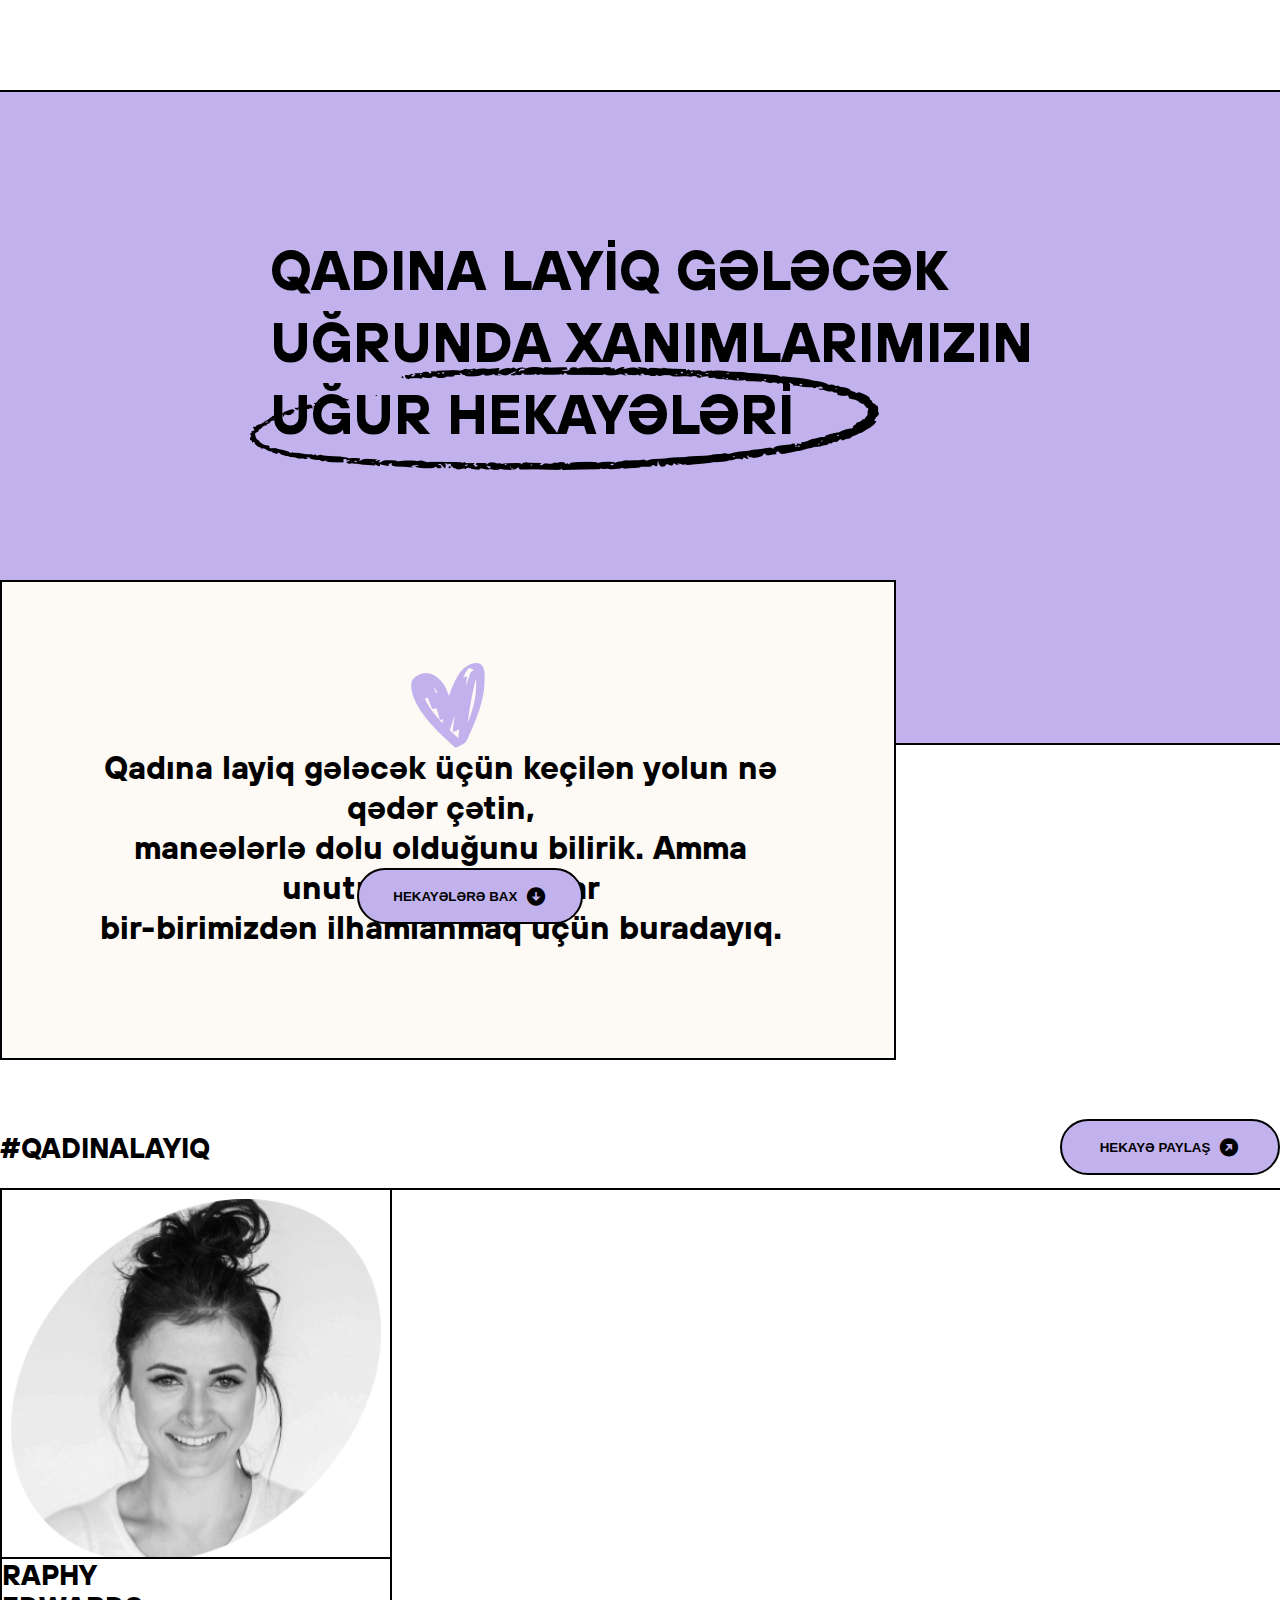
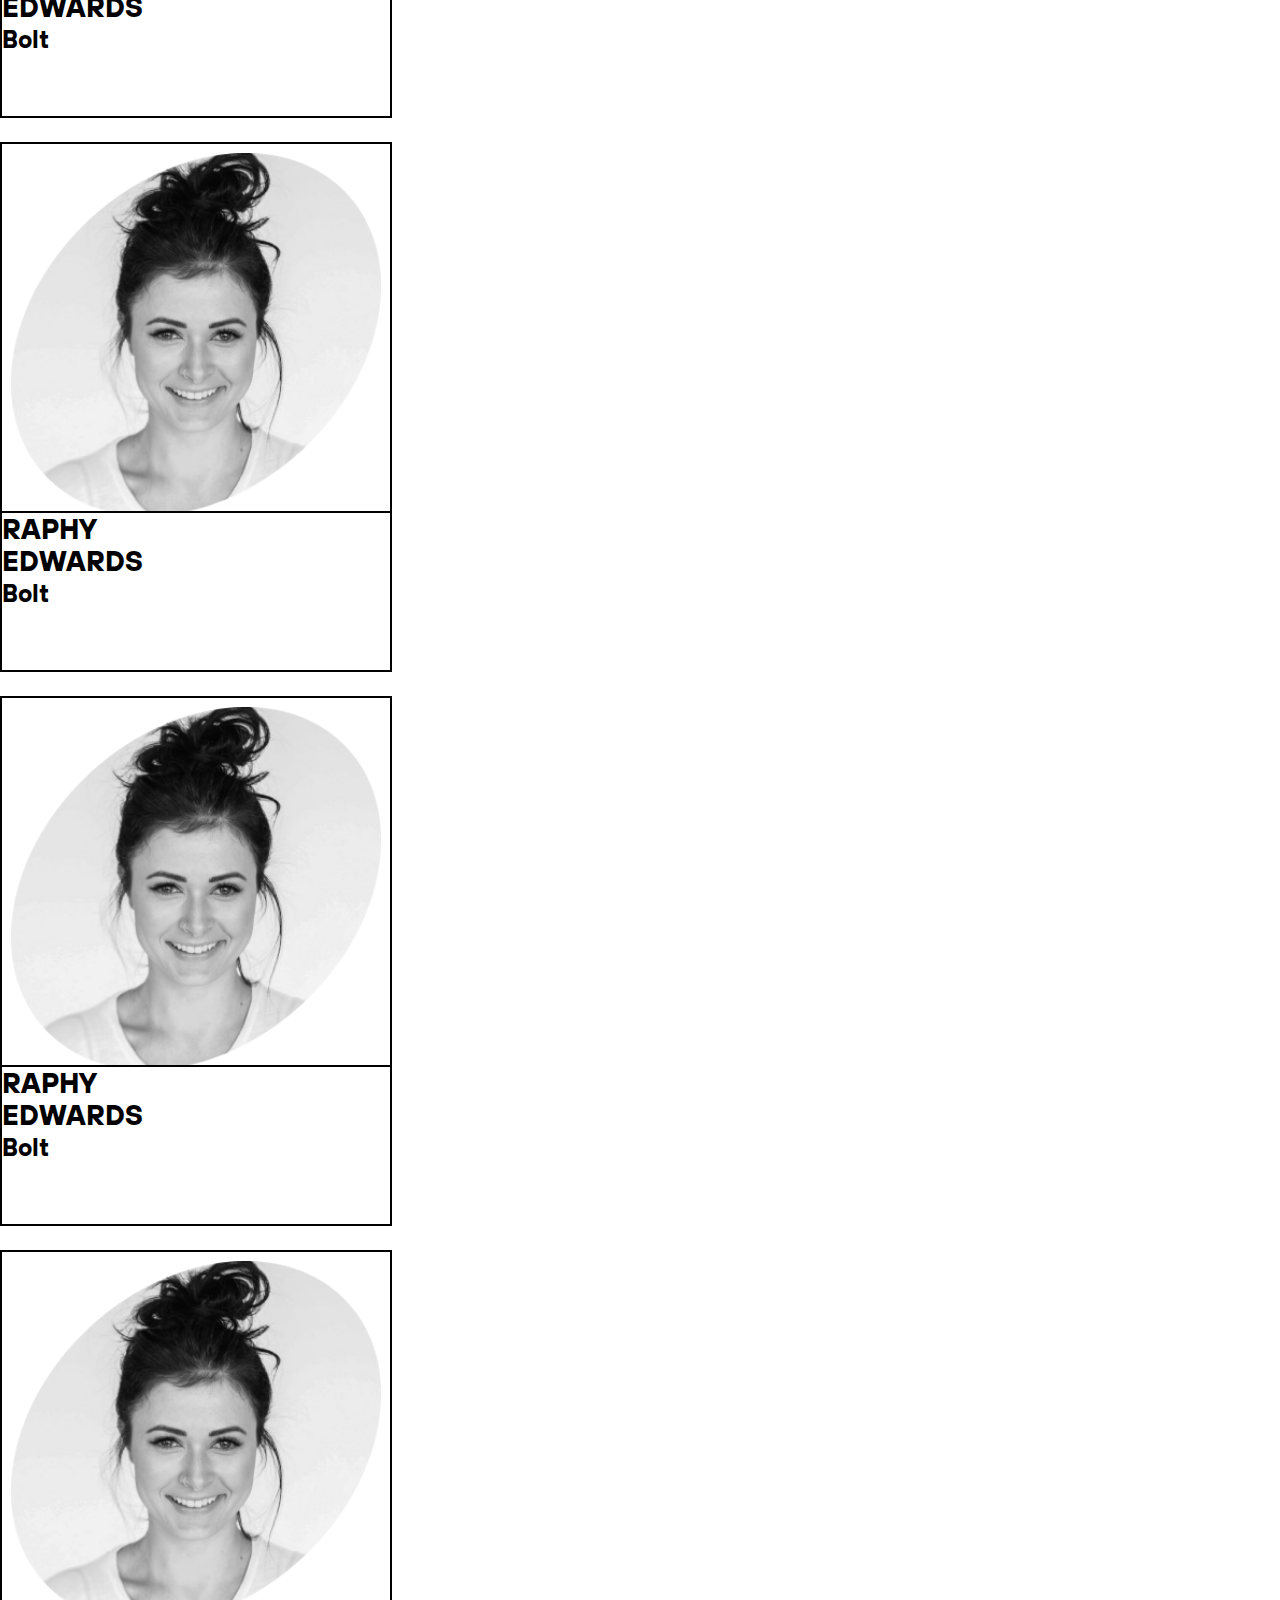
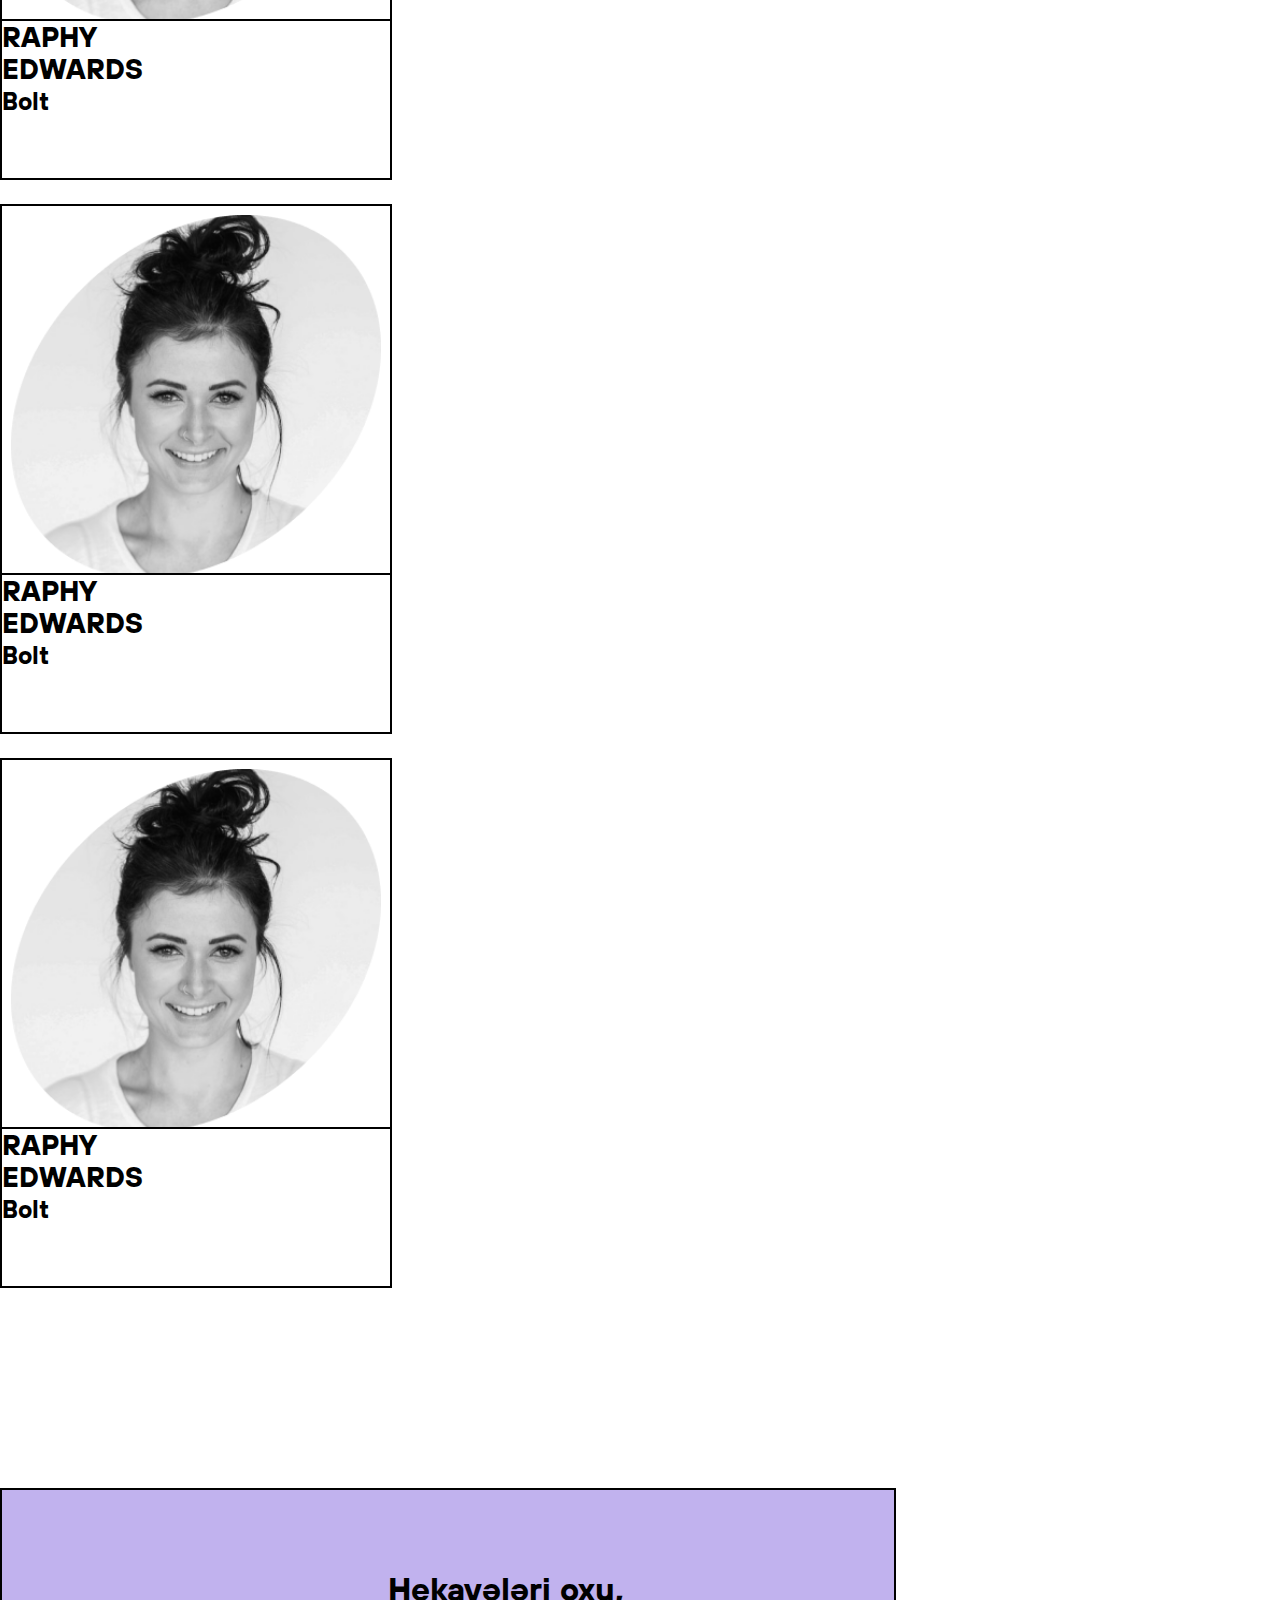
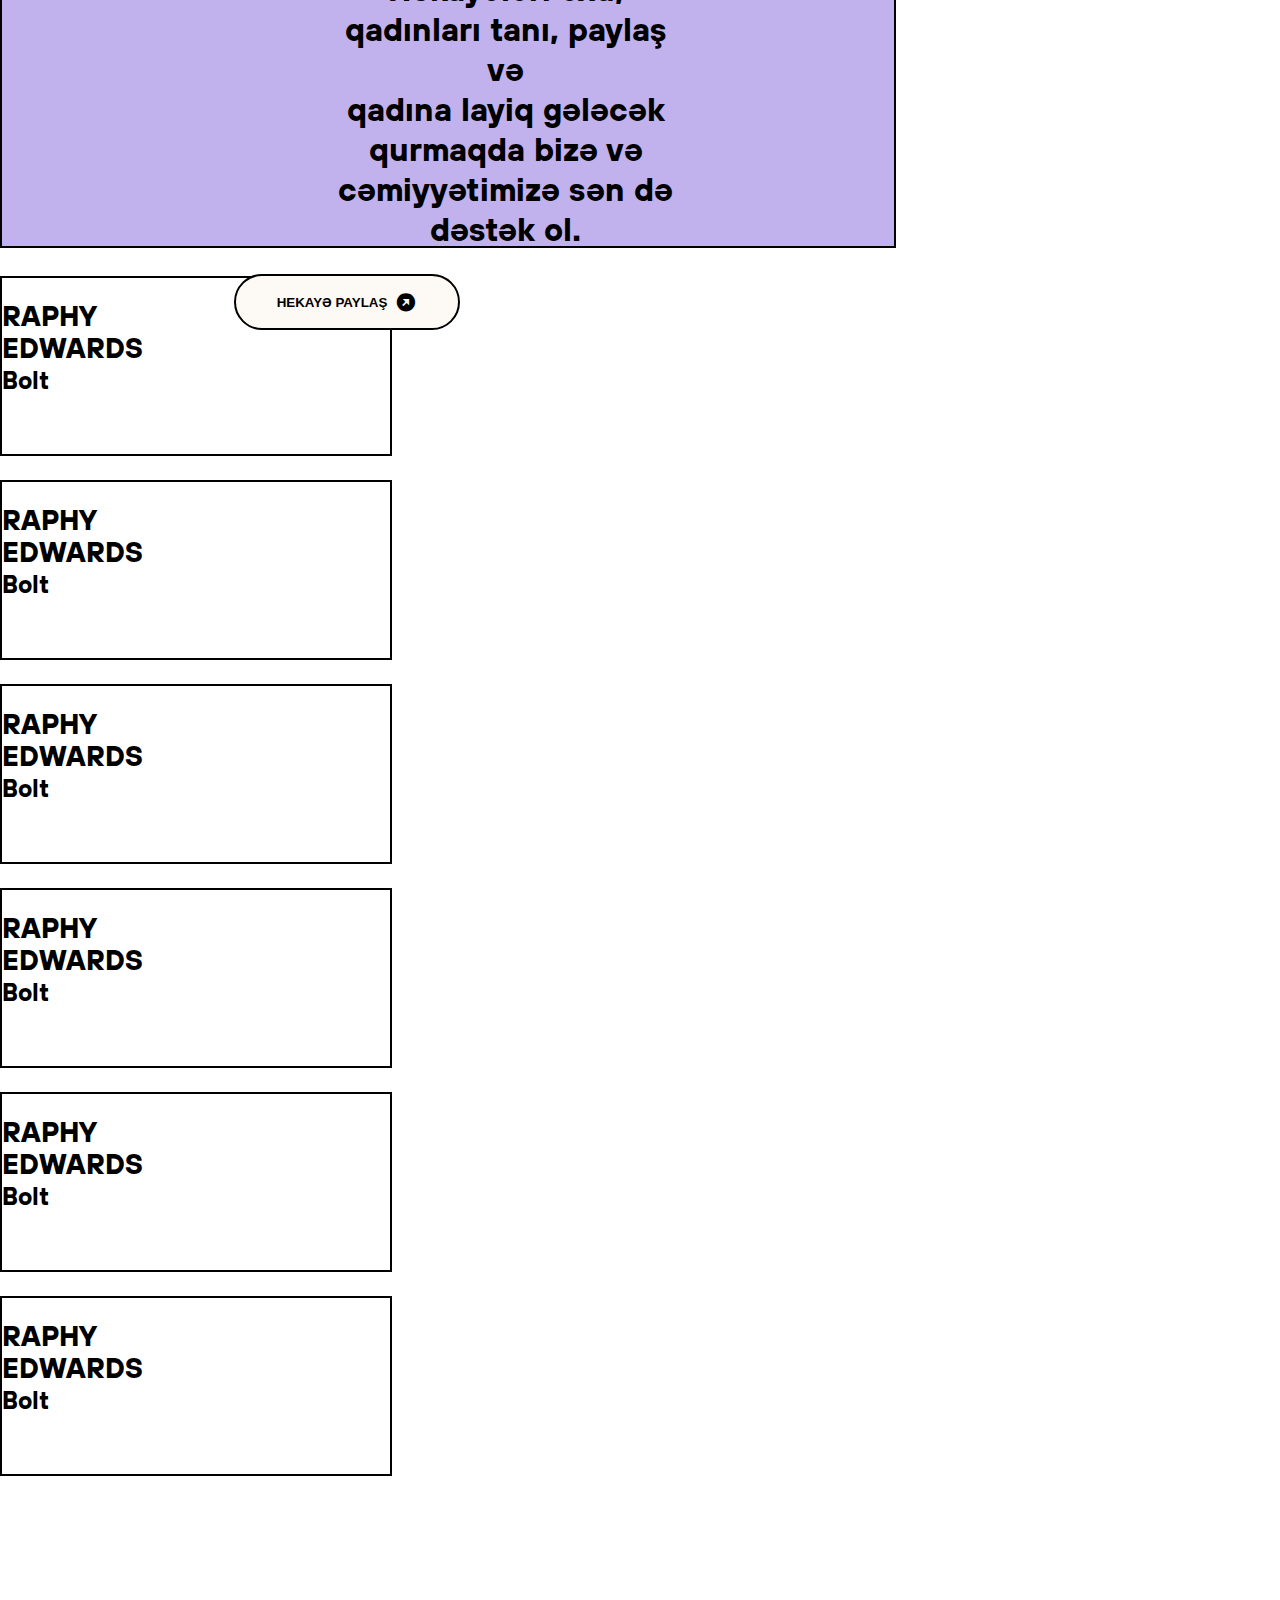
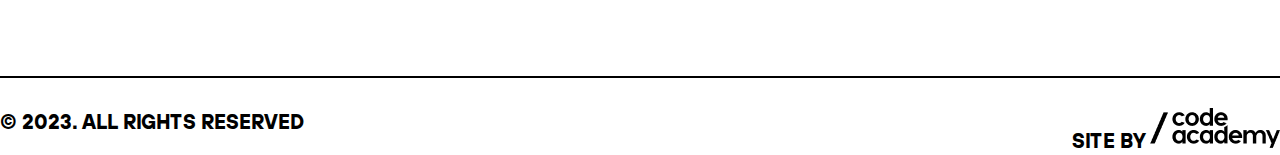
==== index.html @ a9a370a0 "Home page" ====
<!DOCTYPE html>
<html lang="en">

<head>
    <meta charset="UTF-8">
    <meta http-equiv="X-UA-Compatible" content="IE=edge">
    <meta name="viewport" content="width=device-width, initial-scale=1.0">
    <title>#qadinalayiq</title>
    <link rel="stylesheet" href="https://cdn.jsdelivr.net/npm/boxicons@latest/css/boxicons.min.css">
    <!-- or -->
    <link rel="stylesheet" href="https://unpkg.com/boxicons@latest/css/boxicons.min.css">
    <link href="https://cdn.jsdelivr.net/npm/bootstrap@5.1.3/dist/css/bootstrap.min.css" rel="stylesheet"
        integrity="sha384-1BmE4kWBq78iYhFldvKuhfTAU6auU8tT94WrHftjDbrCEXSU1oBoqyl2QvZ6jIW3" crossorigin="anonymous">
    <link rel="stylesheet" href="./assets/fonts/TT/TT/TTHoves.ttf">
    <link rel="stylesheet" href="./assets/css/style.css">
    <link rel="stylesheet" href="boxicons.min.css">
</head>

<body>
    <!-- START HEADER -->
    <header>
        <section id="nav-area">
            <div class="container">
                <div class="row">
                    <div class="col-6">
                        <div class="logo">
                            <h1> <b>#QADINALAYIQ</b> </h1>
                        </div>
                    </div>
                    <div class="col-6">
                        <div class="bttn">
                            <a href="./add-history.html"><button> <b>HEKAYƏ PAYLAŞ</b><i
                                        class='bx bxs-right-top-arrow-circle'></i></button></a>
                        </div>
                    </div>
                </div>
            </div>
        </section>
    </header>
    <!-- END HEADER -->

    <!-- START MAIN -->
    <main>
        <section id="banner">
            <div class="container">
                <div class="row">
                    <div class="col-12">
                        <div class="banner-content">
                            <h1> <b> QADINA LAYİQ GƏLƏCƏK
                                    UĞRUNDA XANIMLARIMIZIN
                                    UĞUR HEKAYƏLƏRİ</b> </h1>
                        </div>
                        <div class="banner-select">
                            <img src="./assets/images/card oval line.png" alt="">
                        </div>
                    </div>
                </div>
            </div>
        </section>


        <section id="comment-woman">
            <div class="container">
                <div class="row">
                    <div class="col-12">
                        <div class="comment">
                            <div class="col-12">
                                <div class="comment-img"><img src="./assets/images/path64.png" alt=""></div>
                            </div>
                            <div class="col-12">
                                <div class="comment-content">
                                    <p>Qadına layiq gələcək üçün keçilən yolun nə qədər çətin, <br>
                                        maneələrlə dolu olduğunu bilirik. Amma unutma, biz qadınlar <br>
                                        bir-birimizdən ilhamlanmaq üçün buradayıq.</p>
                                </div>
                            </div>
                            <div class="col-12">
                                <div class="bttn">
                                    <a href="#woman-history"><button> <b>HEKAYƏLƏRƏ BAX</b><i
                                                class='bx bxs-down-arrow-circle'></i></button></a>
                                </div>
                            </div>
                        </div>

                    </div>
                </div>
            </div>
        </section>

        <section id="woman-history">
            <div class="container">
                <div class="row">
                    <div class="col-12">
                        <h1>HEKAYƏLƏR BURADA</h1>
                    </div>


                    <div class="col-lg-4 col-md-6 col-sm-12">
                        <a href="./about.html">
                            <div class="card" style="width: 392px;">
                                <div class="woman-img">
                                    <img src="./assets/images/RAPHYEDWARDS.png" alt="...">
                                    <img src="./assets/images/RAPHYED WARDS2.png" alt="">
                                </div>

                                <div class="card-body">
                                    <p class="card-text">RAPHY<br>EDWARDS </p>
                                    <p class="card-text2">Bolt</p>
                                    <i class='bx bxs-right-top-arrow-circle'></i>
                                </div>
                            </div>
                        </a>
                    </div>


                    <div class="col-lg-4 col-md-6 col-sm-12">
                        <a href="./about.html">
                            <div class="card" style="width: 392px;">
                                <div class="woman-img">
                                    <img src="./assets/images/RAPHYEDWARDS.png" alt="...">
                                    <img src="./assets/images/RAPHYED WARDS2.png" alt="">
                                </div>

                                <div class="card-body">
                                    <p class="card-text">RAPHY<br>EDWARDS </p>
                                    <p class="card-text2">Bolt</p>
                                    <i class='bx bxs-right-top-arrow-circle'></i>
                                </div>
                            </div>
                        </a>
                    </div>

                    <div class="col-lg-4 col-md-6 col-sm-12">
                        <a href="./about.html">
                            <div class="card" style="width: 392px;">
                                <div class="woman-img">
                                    <img src="./assets/images/RAPHYEDWARDS.png" alt="...">
                                    <img src="./assets/images/RAPHYED WARDS2.png" alt="">
                                </div>

                                <div class="card-body">
                                    <p class="card-text">RAPHY<br>EDWARDS </p>
                                    <p class="card-text2">Bolt</p>
                                    <i class='bx bxs-right-top-arrow-circle'></i>
                                </div>
                            </div>
                        </a>
                    </div>

                    <div class="col-lg-4 col-md-6 col-sm-12">
                        <a href="./about.html">
                            <div class="card" style="width: 392px;">
                                <div class="woman-img">
                                    <img src="./assets/images/RAPHYEDWARDS.png" alt="...">
                                    <img src="./assets/images/RAPHYED WARDS2.png" alt="">
                                </div>

                                <div class="card-body">
                                    <p class="card-text">RAPHY<br>EDWARDS </p>
                                    <p class="card-text2">Bolt</p>
                                    <i class='bx bxs-right-top-arrow-circle'></i>
                                </div>
                            </div>
                        </a>
                    </div>

                    <div class="col-lg-4 col-md-6 col-sm-12">
                        <a href="./about.html">
                            <div class="card" style="width: 392px;">
                                <div class="woman-img">
                                    <img src="./assets/images/RAPHYEDWARDS.png" alt="...">
                                    <img src="./assets/images/RAPHYED WARDS2.png" alt="">
                                </div>

                                <div class="card-body">
                                    <p class="card-text">RAPHY<br>EDWARDS </p>
                                    <p class="card-text2">Bolt</p>
                                    <i class='bx bxs-right-top-arrow-circle'></i>
                                </div>
                            </div>
                        </a>
                    </div>

                    <div class="col-lg-4 col-md-6 col-sm-12">
                        <a href="./about.html">
                            <div class="card" style="width: 392px;">
                                <div class="woman-img">
                                    <img src="./assets/images/RAPHYEDWARDS.png" alt="...">
                                    <img src="./assets/images/RAPHYED WARDS2.png" alt="">
                                </div>

                                <div class="card-body">
                                    <p class="card-text">RAPHY<br>EDWARDS </p>
                                    <p class="card-text2">Bolt</p>
                                    <i class='bx bxs-right-top-arrow-circle'></i>
                                </div>
                            </div>
                        </a>
                    </div>
                </div>
            </div>
        </section>

        <section id="about-woman">
            <div class="container">
                <div class="row">
                    <div class="col-12">
                        <div class="comment">
                            <div class="comment-content">
                                <p>Hekayələri oxu, qadınları tanı, paylaş və <br>
                                    qadına layiq gələcək qurmaqda bizə və <br>
                                    cəmiyyətimizə sən də dəstək ol.</p>
                            </div>
                            <div class="col-12">
                                <div class="bttn">
                                    <a href="./add-history.html"><button> <b>HEKAYƏ PAYLAŞ</b><i class='bx bxs-right-top-arrow-circle'></i></button></a>
                                </div>
                            </div>
                        </div>

                    </div>
                </div>
            </div>
        </section>

        <section id="comands">
            <div class="container">
                <div class="row">
                    <div class="col-12">
                        <h1>DƏSTƏK OLANLARA TƏŞƏKKÜRLƏR</h1>
                    </div>

                    <div class="col-lg-4 col-md-6 col-sm-12">
                        <div class="card" style="width: 392px;">
                            <div class="card-body">
                                <p class="card-text">RAPHY<br>EDWARDS </p>
                                <p class="card-text2">Bolt</p>
                                <i class='bx bxs-right-top-arrow-circle'></i>

                            </div>
                        </div>
                    </div>

                    <div class="col-lg-4 col-md-6 col-sm-12">
                        <div class="card" style="width: 392px;">
                            <div class="card-body">
                                <p class="card-text">RAPHY<br>EDWARDS </p>
                                <p class="card-text2">Bolt</p>
                                <i class='bx bxs-right-top-arrow-circle'></i>

                            </div>
                        </div>
                    </div>

                    <div class="col-lg-4 col-md-6 col-sm-12">
                        <div class="card" style="width: 392px;">
                            <div class="card-body">
                                <p class="card-text">RAPHY<br>EDWARDS </p>
                                <p class="card-text2">Bolt</p>
                                <i class='bx bxs-right-top-arrow-circle'></i>
                            </div>
                        </div>
                    </div>

                    <div class="col-lg-4 col-md-6 col-sm-12">
                        <div class="card" style="width: 392px;">
                            <div class="card-body">
                                <p class="card-text">RAPHY<br>EDWARDS </p>
                                <p class="card-text2">Bolt</p>
                                <i class='bx bxs-right-top-arrow-circle'></i>
                            </div>
                        </div>
                    </div>

                    <div class="col-lg-4 col-md-6 col-sm-12">
                        <div class="card" style="width: 392px;">
                            <div class="card-body">
                                <p class="card-text">RAPHY<br>EDWARDS </p>
                                <p class="card-text2">Bolt</p>
                                <i class='bx bxs-right-top-arrow-circle'></i>
                            </div>
                        </div>
                    </div>

                    <div class="col-lg-4 col-md-6 col-sm-12">
                        <div class="card" style="width: 392px;">
                            <div class="card-body">
                                <p class="card-text">RAPHY<br>EDWARDS </p>
                                <p class="card-text2">Bolt</p>
                                <i class='bx bxs-right-top-arrow-circle'></i>
                            </div>
                        </div>
                    </div>
                </div>
            </div>
        </section>
    </main>
    <!-- END MAIN -->

    <!-- START FOOTER -->
    <footer>
        <section id="footer-bar">
            <div class="container">
                <div class="row">
                    <div class="footer-part">
                        <div class="row">
                            <div class="col-6">
                                <div class="date">
                                    <p> <b>© 2023. ALL RIGHTS RESERVED</b> </p>
                                </div>
                            </div>

                            <div class="col-6">
                                <div class="site-by"> <b>SITE BY </b> <img src="./assets/images/Group.png" alt=""></div>
                            </div>
                        </div>
                    </div>


                </div>
            </div>

        </section>
    </footer>
    <!-- END FOOTER -->


    <script src="https://cdn.jsdelivr.net/npm/bootstrap@5.1.3/dist/js/bootstrap.bundle.min.js"
        integrity="sha384-ka7Sk0Gln4gmtz2MlQnikT1wXgYsOg+OMhuP+IlRH9sENBO0LRn5q+8nbTov4+1p"
        crossorigin="anonymous"></script>
</body>

</html>
---- assets/css/style.css ----
* {
  padding: 0px;
  margin: 0px;
  box-sizing: border-box;
}

@font-face {
  font-family: TT Hoves;
  src: url(../fonts/TT/TT/TTHoves-Bold.ttf);
}
body {
  overflow-x: hidden;
}
body #nav-area {
  border-bottom: 2px solid black;
  width: 100%;
  z-index: 999999;
  position: fixed;
  background-color: white;
  height: 10%;
}
body #nav-area .logo {
  float: left;
  margin-top: 28px;
}
body #nav-area .logo h1 {
  width: 215px;
  height: 40px;
  font-family: "TT Hoves";
  font-style: normal;
  font-weight: 1000;
  font-size: 28px;
  line-height: 40px;
  /* identical to box height, or 143% */
  text-transform: uppercase;
  /* Colors/Black */
  color: #000000;
  /* Inside auto layout */
  flex: none;
  order: 0;
  flex-grow: 0;
}
body #nav-area .bttn {
  margin-top: 19px;
  float: right;
}
body #nav-area .bttn a {
  text-decoration: none;
  width: 129px;
  height: 24px;
  /* Caption 3.1 */
  font-family: "TT Hoves";
  font-style: normal;
  font-weight: 900;
  font-size: 16px;
}
body #nav-area .bttn a button {
  display: flex;
  flex-direction: row;
  justify-content: center;
  align-items: center;
  padding: 16px 24px;
  gap: 8px;
  width: 220px;
  height: 56px;
  /* Colors/Brand */
  background: #C1B2EE;
  /* Colors/Black */
  border: 2px solid #000000;
  border-radius: 100px;
}
body #nav-area .bttn a button i {
  font-size: 22px;
}
body #banner {
  position: absolute;
  width: 100%;
  height: 655px;
  left: 0px;
  top: 90px;
  background: #C1B2EE;
  border-width: 2px 0px;
  border-style: solid;
  border-color: #000000;
}
body #banner .banner-content h1 {
  position: absolute;
  width: 45%;
  height: 216px;
  top: 142px;
  /* Big Title */
  font-family: TT Hoves;
  font-style: normal;
  font-weight: 700;
  font-size: 56px;
  line-height: 72px;
  /* or 129% */
  /* Colors/Black */
  color: #000000;
}
body #banner .banner-select {
  position: absolute;
  height: 103px;
  left: 279px;
  top: 275px;
}
body #banner .banner-select img {
  width: 100%;
}
@media (max-width: 1880px) {
  body #banner .banner-select {
    left: 270px;
  }
  body #banner .banner-content h1 {
    left: 270px;
  }
}
@media (max-width: 1707px) {
  body #banner .banner-select {
    left: 250px;
  }
  body #banner .banner-content h1 {
    width: 47%;
  }
}
@media (max-width: 1635px) {
  body #banner .banner-content h1 {
    width: 48%;
  }
}
@media (max-width: 1601px) {
  body #banner .banner-content h1 {
    width: 49%;
  }
}
@media (max-width: 1568px) {
  body #banner .banner-content h1 {
    width: 50%;
  }
}
@media (max-width: 1537px) {
  body #banner .banner-content h1 {
    width: 51%;
  }
}
@media (max-width: 1506px) {
  body #banner .banner-content h1 {
    width: 52%;
  }
}
@media (max-width: 1477px) {
  body #banner .banner-content h1 {
    width: 53%;
  }
}
@media (max-width: 1449px) {
  body #banner .banner-content h1 {
    width: 54%;
  }
}
@media (max-width: 1422px) {
  body #banner .banner-content h1 {
    width: 55%;
  }
}
@media (max-width: 1396px) {
  body #banner .banner-content h1 {
    width: 56%;
  }
}
@media (max-width: 1371px) {
  body #banner .banner-content h1 {
    width: 57%;
  }
}
@media (max-width: 1347px) {
  body #banner .banner-content h1 {
    width: 58%;
  }
}
@media (max-width: 1324px) {
  body #banner .banner-content h1 {
    width: 59%;
  }
}
@media (max-width: 1301px) {
  body #banner .banner-content h1 {
    width: 60%;
  }
}
@media (max-width: 1280px) {
  body #banner .banner-content h1 {
    width: 61%;
  }
}
@media (max-width: 1259px) {
  body #banner .banner-content h1 {
    width: 62%;
  }
}
@media (max-width: 1238px) {
  body #banner .banner-content h1 {
    width: 63%;
  }
}
@media (max-width: 1219px) {
  body #banner .banner-content h1 {
    width: 64%;
  }
}
@media (max-width: 1200px) {
  body #banner .banner-content h1 {
    width: 65%;
  }
}
@media (max-width: 1182px) {
  body #banner .banner-content h1 {
    width: 66%;
  }
}
@media (max-width: 1164px) {
  body #banner .banner-content h1 {
    width: 67%;
  }
}
@media (max-width: 1147px) {
  body #banner .banner-content h1 {
    width: 68%;
  }
}
@media (max-width: 1039px) {
  body #banner .banner-content h1 {
    width: 69% !important;
  }
  body #banner .banner-select {
    width: 54% !important;
  }
}
@media (max-width: 1122px) {
  body #banner .banner-content h1 {
    font-size: 54px;
    width: 67%;
  }
}
@media (max-width: 1105px) {
  body #banner .banner-content h1 {
    font-size: 50px;
    width: 66%;
  }
  body #banner .banner-select {
    width: 50%;
  }
}
@media (max-width: 994px) {
  body #banner .banner-content h1 {
    width: 70% !important;
  }
}
@media (max-width: 980px) {
  body #banner .banner-content h1 {
    width: 75% !important;
  }
  body #banner .banner-select {
    width: 60% !important;
  }
}
@media (max-width: 915px) {
  body #banner .banner-content h1 {
    width: 60% !important;
  }
  body #banner .banner-select {
    width: 65% !important;
    top: 53% !important;
  }
}
@media (max-width: 847px) {
  body #banner .banner-content h1 {
    width: 61% !important;
    margin-top: -12%;
    margin-left: -20%;
  }
  body #banner .banner-select {
    width: 75% !important;
    top: 49% !important;
    left: 7%;
  }
  body #comment-woman .comment {
    top: 100% !important;
  }
}
body #comment-woman .comment {
  padding: 80px 72px;
  gap: 8px;
  position: absolute;
  height: 480px;
  top: 580px;
  width: 70%;
  background: #FDF9F4;
  border: 2px solid #000000;
}
body #comment-woman .comment .comment-img {
  display: flex;
  justify-content: center;
}
body #comment-woman .comment .comment-content p {
  width: 98%;
  height: 120px;
  font-family: "TT Hoves";
  font-style: normal;
  font-weight: 700;
  font-size: 32px;
  line-height: 40px;
  text-align: center;
  color: #000000;
}
body #comment-woman .comment .bttn {
  margin-right: 7%;
  display: flex;
  justify-content: center;
}
body #comment-woman .comment .bttn a {
  text-decoration: none;
  width: 129px;
  height: 24px;
  /* Caption 3.1 */
  font-family: "TT Hoves";
  font-style: normal;
  font-weight: 900;
  font-size: 16px;
}
body #comment-woman .comment .bttn a button {
  display: flex;
  flex-direction: row;
  justify-content: center;
  align-items: center;
  padding: 16px 24px;
  gap: 8px;
  width: 226px;
  height: 56px;
  background: #C1B2EE;
  border: 2px solid #000000;
  border-radius: 100px;
}
body #comment-woman .comment .bttn a button i {
  font-size: 22px;
}
body #woman-history {
  margin-top: 1100px;
}
body #woman-history a {
  color: #000000;
  text-decoration: none;
}
body #woman-history h1 {
  width: 45%;
  height: 64px;
  /* Big Title 2 */
  font-family: "TT Hoves";
  font-style: normal;
  font-weight: 700;
  font-size: 40px;
  line-height: 64px;
}
body #woman-history .card {
  height: 530px;
  width: 392px;
  border: 2px solid black;
  margin-top: 24px;
}
body #woman-history .card:hover {
  box-shadow: 5px 5px;
}
body #woman-history .card:hover i {
  opacity: 1 !important;
}
body #woman-history .card img {
  top: 9px;
  position: relative;
  width: 370px;
  height: 363px;
  margin-left: 9px;
}
body #woman-history .card .card-body {
  border-top: 2px solid black;
}
body #woman-history .card .card-body p {
  font-family: "TT Hoves";
  font-style: normal;
  font-weight: 700;
  font-size: 28px;
  line-height: 32px;
  position: relative;
}
body #woman-history .card .card-body .card-text2 {
  font-family: "TT Hoves";
  font-style: normal;
  font-weight: 700;
  font-size: 24px;
  display: inline;
  line-height: 32px;
}
body #woman-history .card .card-body i {
  opacity: 0;
  margin-bottom: 14px;
  float: right;
  font-size: 35px;
  color: #C1B2EE;
}
body #woman-history .card .woman-img {
  transition: 0.5s;
  position: relative;
  overflow: hidden;
  transition: all 0.3s !important;
}
body #woman-history .card .woman-img img:nth-child(2) {
  left: 0;
  opacity: 0;
  position: absolute;
}
body #woman-history .card .woman-img:hover img {
  transform: scale(1.05);
}
body #woman-history .card .woman-img:hover img:nth-child(2) {
  opacity: 1;
}
body #about-woman .comment {
  margin-top: 200px;
  display: flex;
  flex-direction: column;
  align-items: flex-start;
  padding: 80px 208px;
  gap: 8px;
  position: absolute;
  width: 70%;
  height: 360px;
  background: #C1B2EE;
  border: 2px solid #000000;
}
body #about-woman .comment .comment-img {
  display: flex;
  justify-content: center;
}
body #about-woman .comment .comment-content {
  margin-left: 115px;
}
body #about-woman .comment .comment-content p {
  font-family: "TT Hoves";
  font-style: normal;
  font-weight: 700;
  font-size: 32px;
  line-height: 40px;
  /* or 125% */
  text-align: center;
  /* Colors/Black */
  color: #000000;
}
body #about-woman .comment .bttn {
  margin-right: 93px;
  display: flex;
  flex-direction: row;
  justify-content: center;
  align-items: center;
  padding: 16px 24px;
  gap: 8px;
}
body #about-woman .comment .bttn a {
  text-decoration: none;
  width: 129px;
  height: 24px;
  /* Caption 3.1 */
  font-family: "TT Hoves";
  font-style: normal;
  font-weight: 900;
  font-size: 16px;
}
body #about-woman .comment .bttn a button {
  display: flex;
  flex-direction: row;
  justify-content: center;
  align-items: center;
  padding: 16px 24px;
  gap: 8px;
  width: 226px;
  height: 56px;
  background: #FDF9F4;
  border: 2px solid #000000;
  border-radius: 100px;
}
body #about-woman .comment .bttn a button i {
  font-size: 22px;
}
body #comands {
  margin-top: 500px;
}
body #comands h1 {
  margin-top: 248px;
  width: 75%;
  height: 64px;
  /* Big Title 2 */
  font-family: "TT Hoves";
  font-style: normal;
  font-weight: 700;
  font-size: 40px;
  line-height: 64px;
}
body #comands .card {
  margin-top: 24px;
  border-radius: none !important;
  height: 180px;
  width: 392px;
  border: 2px solid black;
}
body #comands .card:hover {
  box-shadow: 5px 5px;
}
body #comands .card:hover i {
  opacity: 1 !important;
}
body #comands .card .card-body p {
  font-family: "TT Hoves";
  font-style: normal;
  font-weight: 700;
  font-size: 28px;
  line-height: 32px;
  position: relative;
  top: 22px;
}
body #comands .card .card-body .card-text2 {
  font-family: "TT Hoves";
  font-style: normal;
  font-weight: 700;
  font-size: 24px;
  line-height: 32px;
}
body #comands .card .card-body i {
  opacity: 0;
  margin-top: -7%;
  float: right;
  font-size: 35px;
  color: #C1B2EE;
}
body #footer-bar {
  width: 100%;
  border-top: 2px solid black;
  margin-top: 200px;
}
body #footer-bar .footer-part {
  margin-top: 30px;
  margin-bottom: 20px;
}
body #footer-bar .footer-part .date p {
  font-family: "TT Hoves";
  font-style: normal;
  font-weight: 700;
  font-size: 20px;
  line-height: 28px;
  float: left;
}
body #footer-bar .footer-part .site-by {
  font-family: "TT Hoves";
  font-style: normal;
  font-weight: 700;
  font-size: 20px;
  line-height: 28px;
  /* identical to box height, or 140% */
  text-align: right;
  float: right;
}/*# sourceMappingURL=style.css.map */
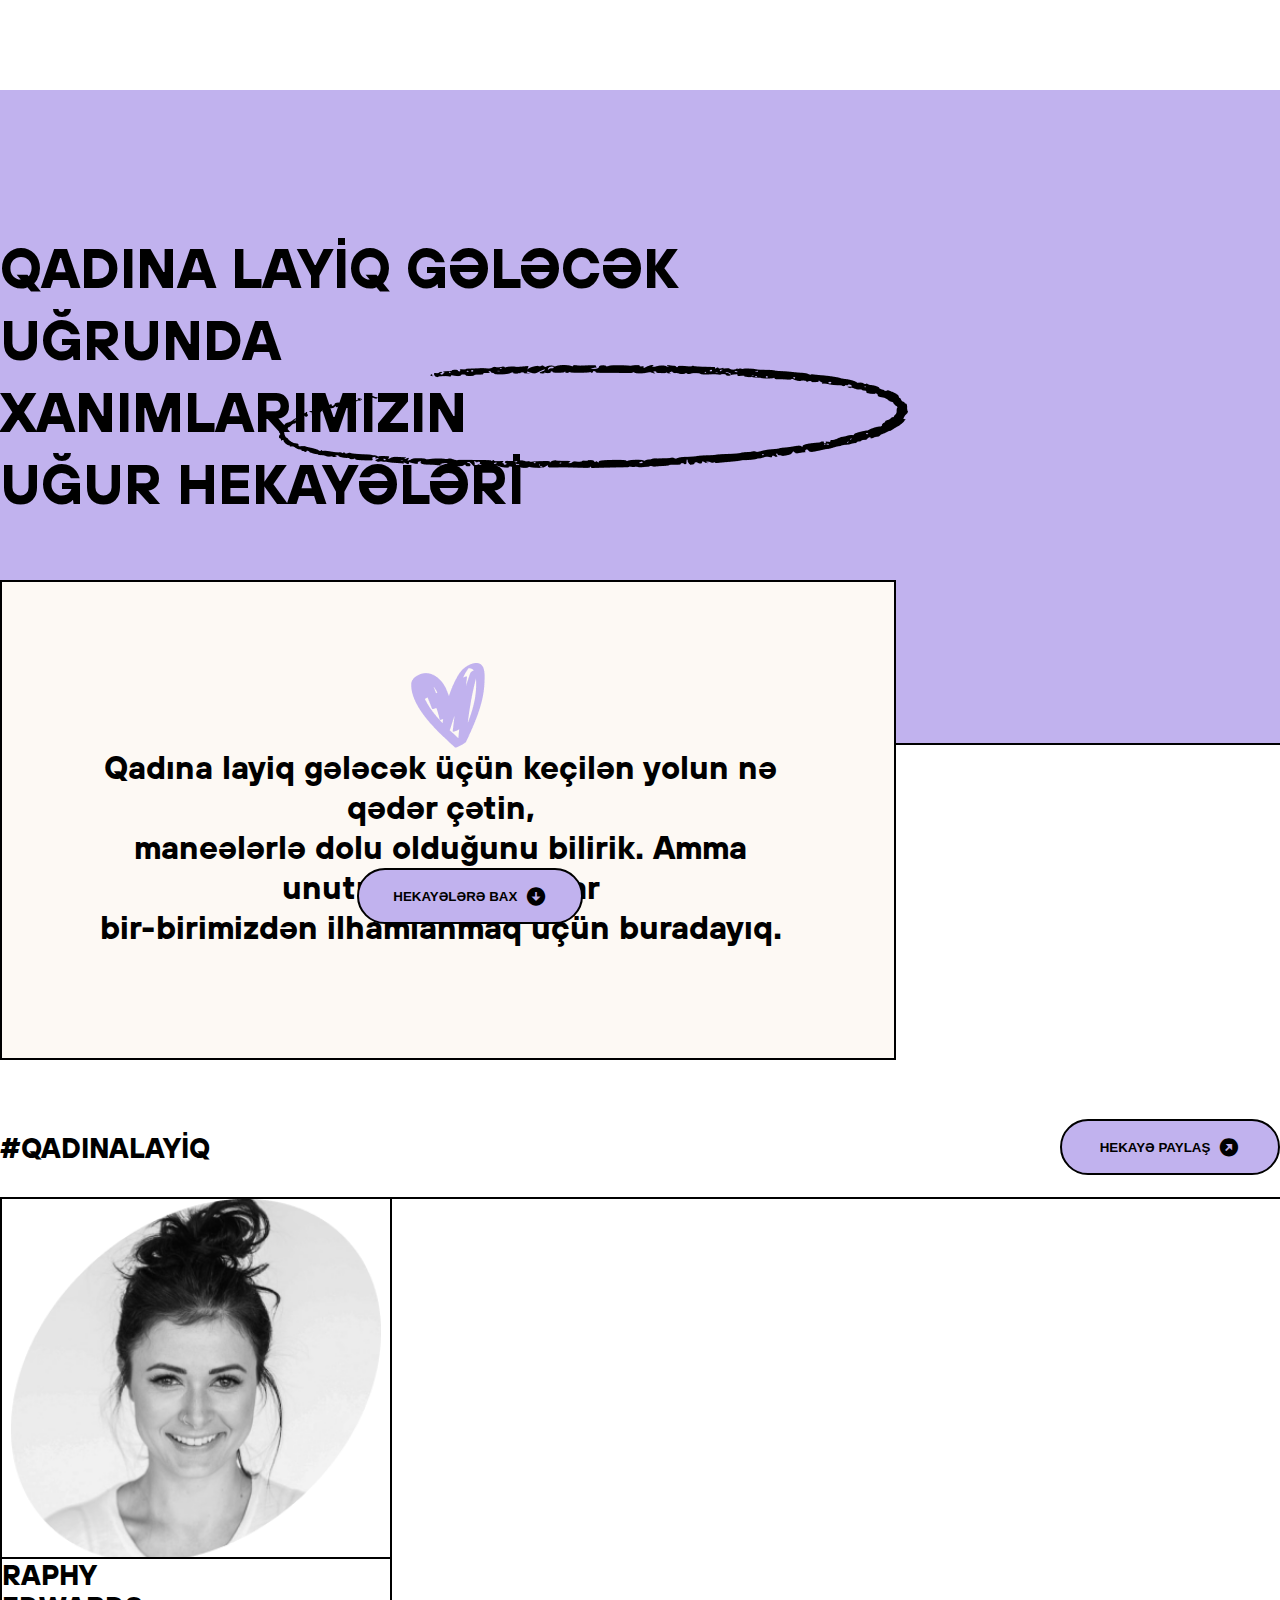
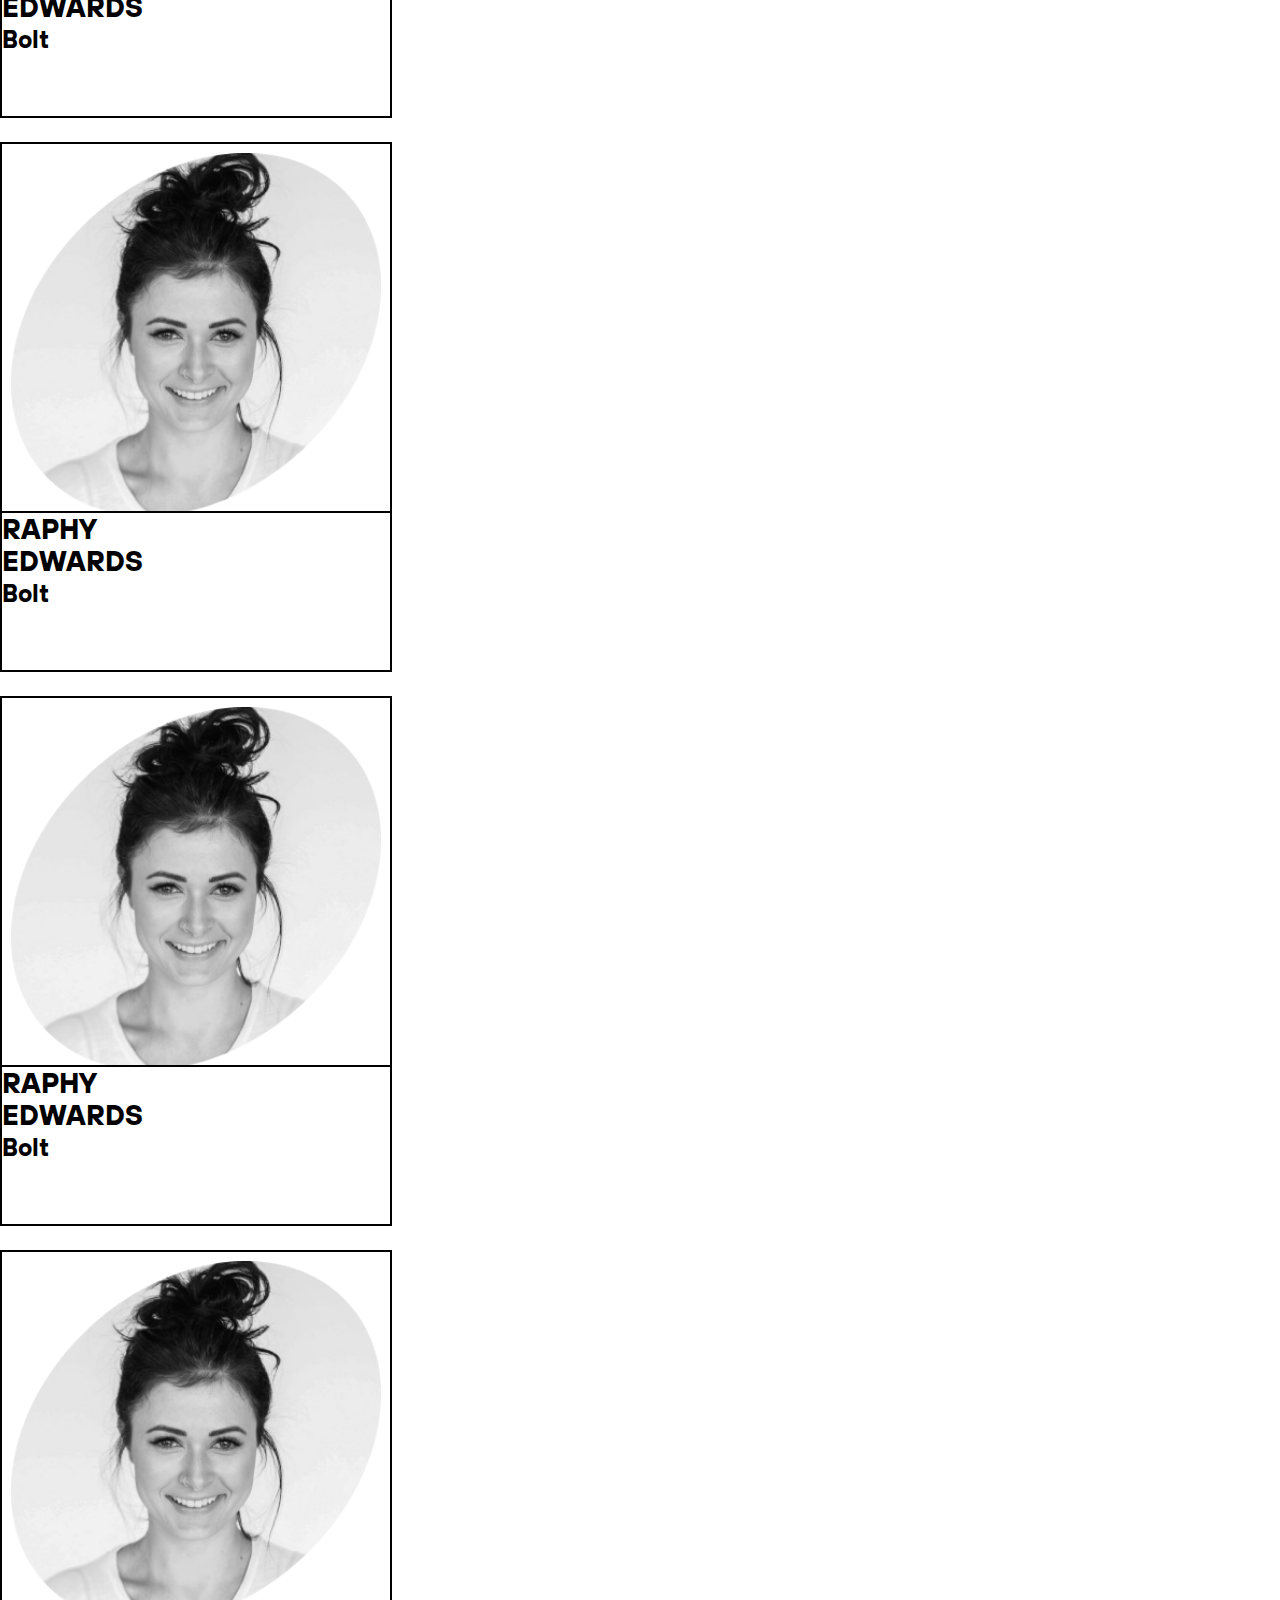
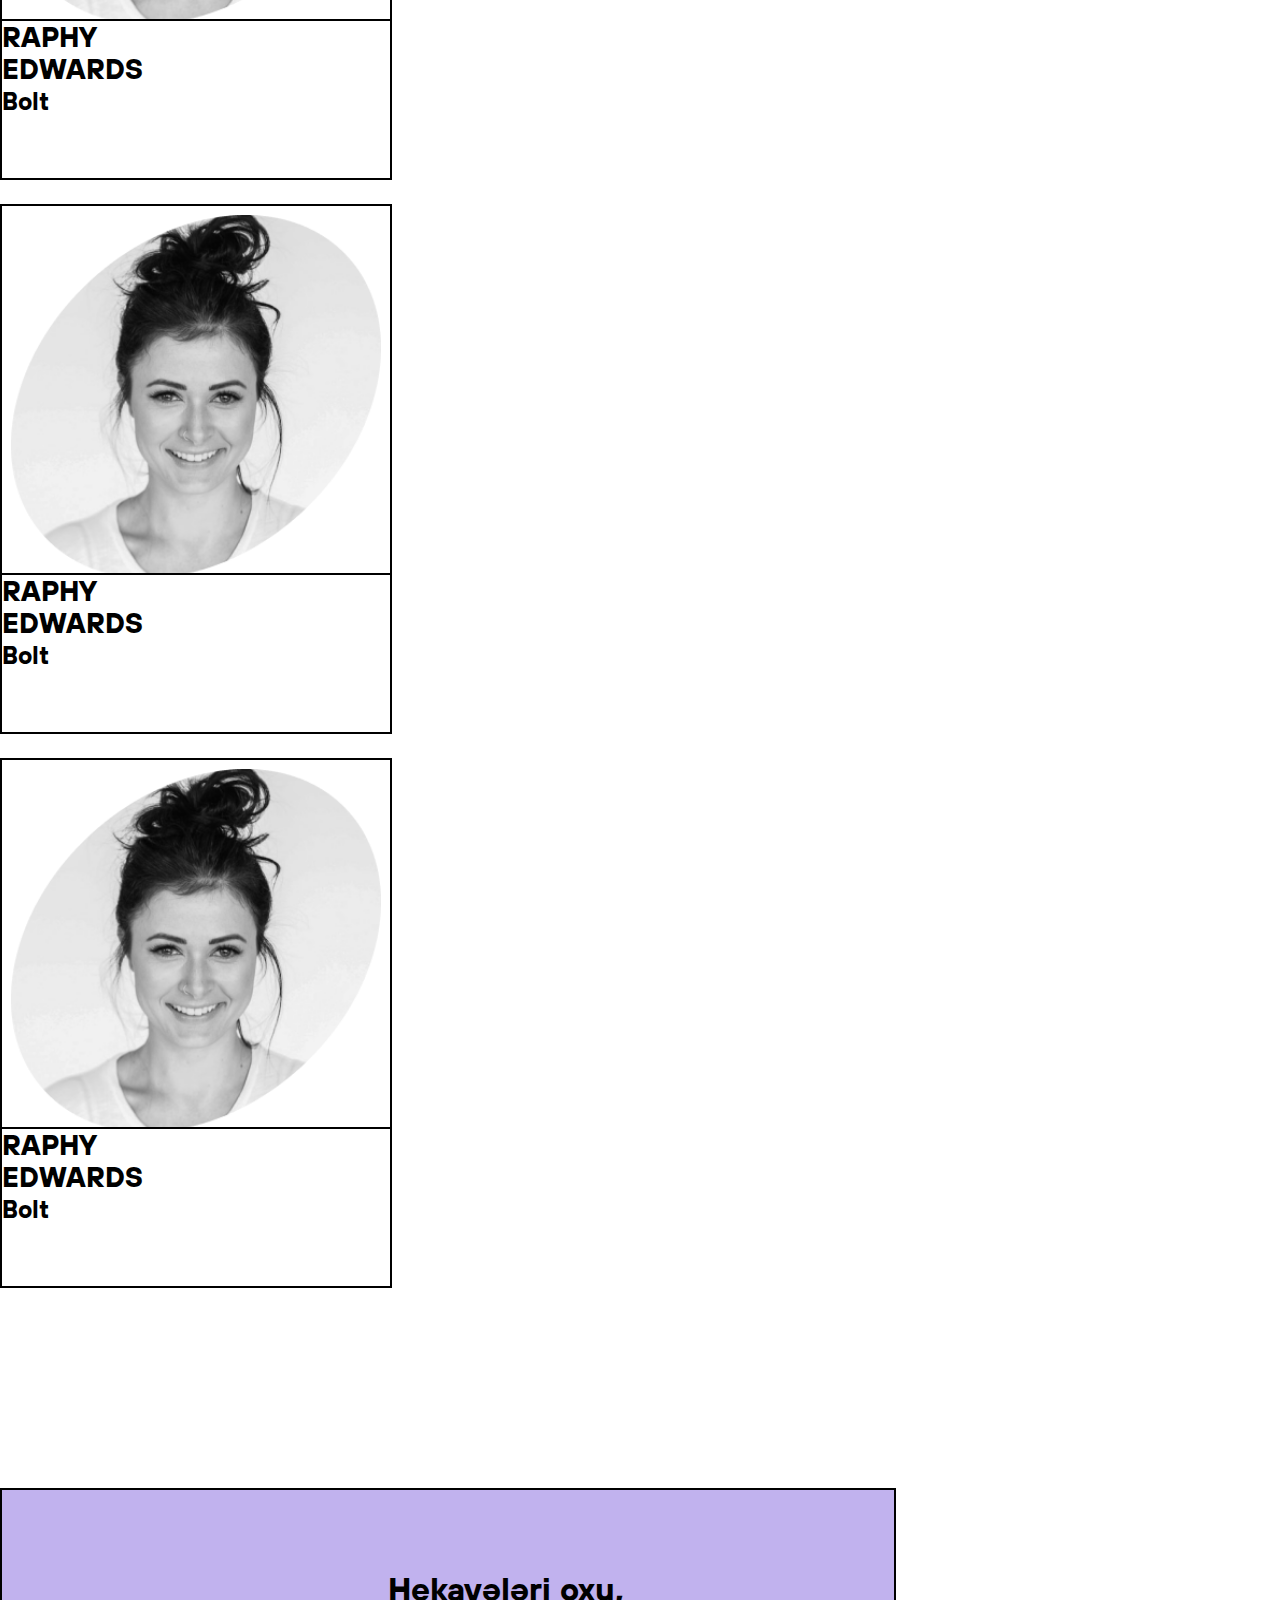
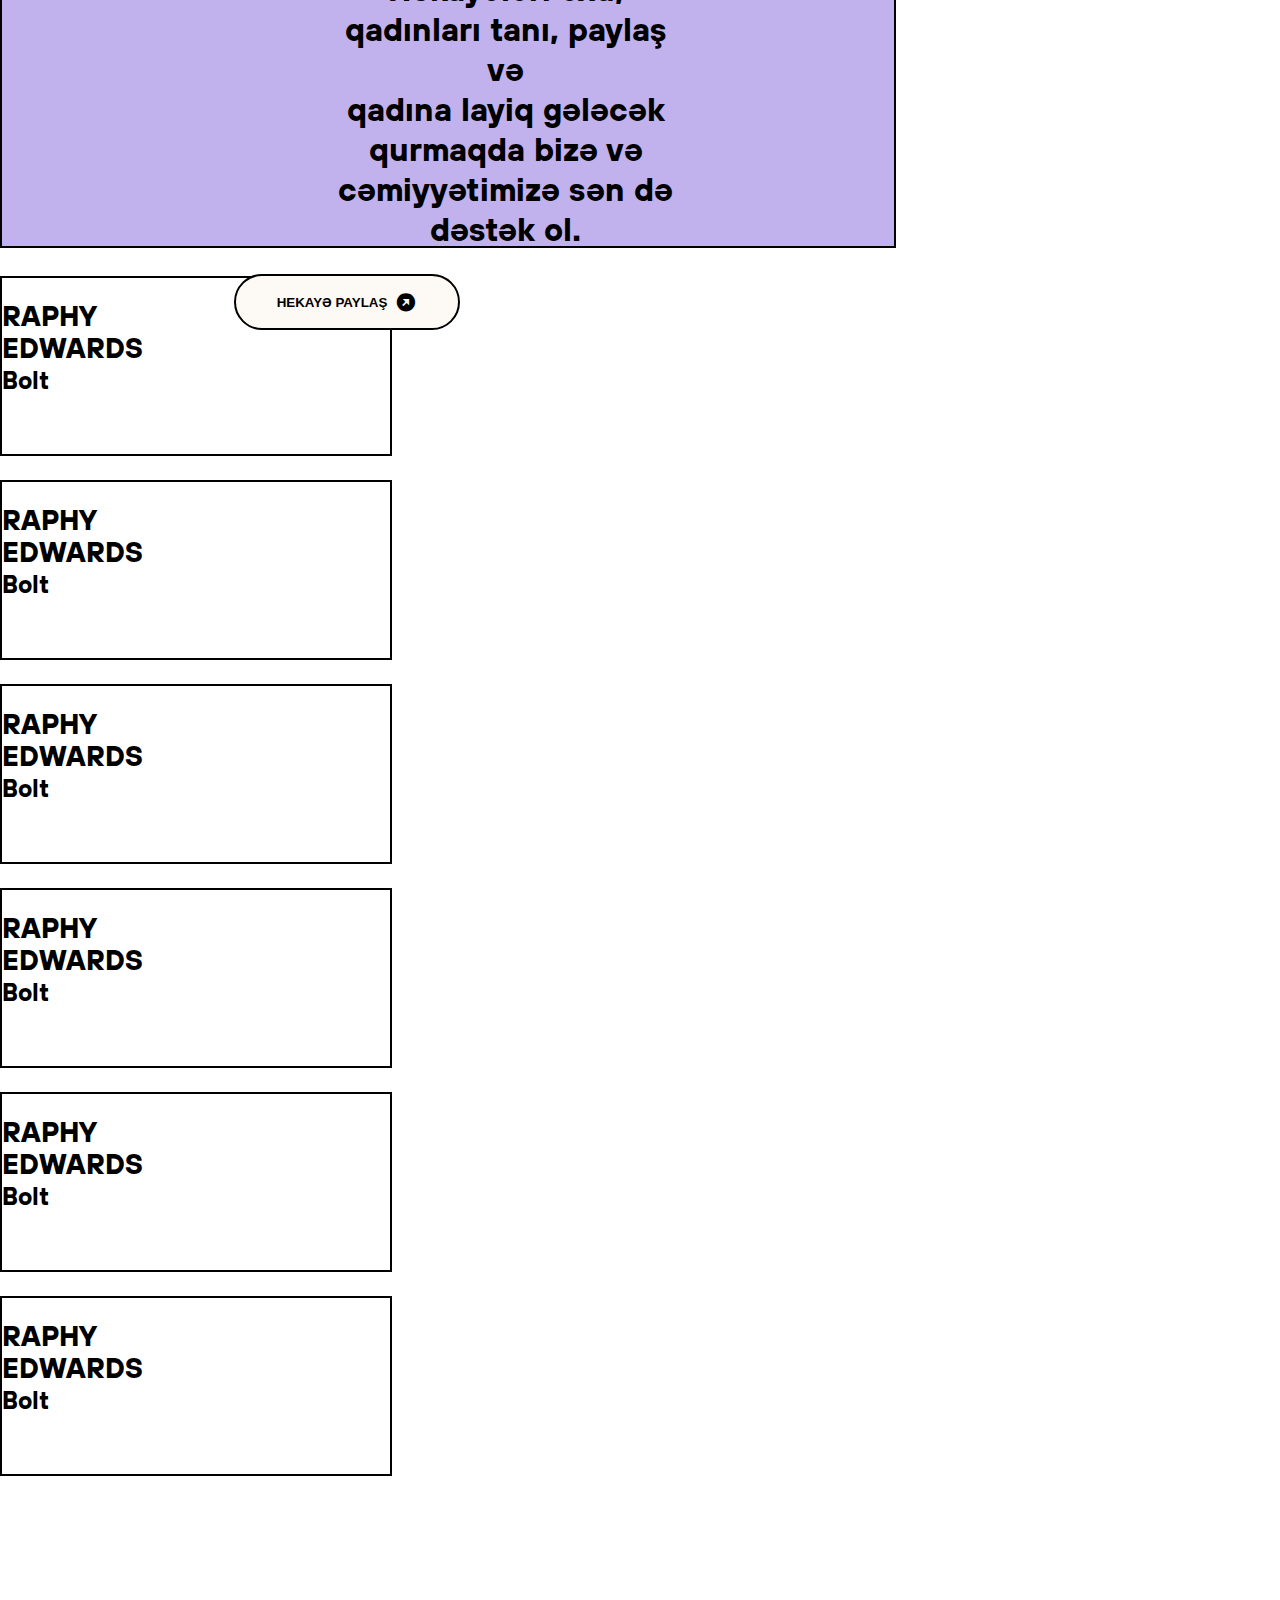
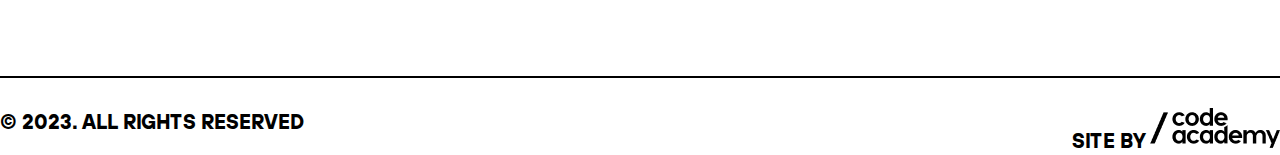
==== commit 87e5e0eb: "End" ====
--- a/index.html
+++ b/index.html
@@ -22,14 +22,16 @@
         <section id="nav-area">
             <div class="container">
                 <div class="row">
-                    <div class="col-6">
+                    <div class="col-lg-6 col-sm-6">
                         <div class="logo">
-                            <h1> <b>#QADINALAYIQ</b> </h1>
-                        </div>
-                    </div>
-                    <div class="col-6">
+                            <a href="./index.html">
+                                <h1> <b>#QADINALAYİQ</b> </h1>
+                            </a>
+                        </div>
+                    </div>
+                    <div class="col-lg-6 col-sm-6">
                         <div class="bttn">
-                            <a href="./add-history.html"><button> <b>HEKAYƏ PAYLAŞ</b><i
+                            <a href="./add-history.html"><button> <b class="d-none d-lg-block">HEKAYƏ PAYLAŞ</b><i
                                         class='bx bxs-right-top-arrow-circle'></i></button></a>
                         </div>
                     </div>
@@ -46,8 +48,8 @@
                 <div class="row">
                     <div class="col-12">
                         <div class="banner-content">
-                            <h1> <b> QADINA LAYİQ GƏLƏCƏK
-                                    UĞRUNDA XANIMLARIMIZIN
+                            <h1> <b> QADINA LAYİQ GƏLƏCƏK <br>
+                                    UĞRUNDA XANIMLARIMIZIN <br>
                                     UĞUR HEKAYƏLƏRİ</b> </h1>
                         </div>
                         <div class="banner-select">
@@ -65,7 +67,7 @@
                     <div class="col-12">
                         <div class="comment">
                             <div class="col-12">
-                                <div class="comment-img"><img src="./assets/images/path64.png" alt=""></div>
+                                <div class="comment-img"><img src="./assets/images/heart-sticker.png" alt=""></div>
                             </div>
                             <div class="col-12">
                                 <div class="comment-content">
@@ -304,14 +306,14 @@
                 <div class="row">
                     <div class="footer-part">
                         <div class="row">
-                            <div class="col-6">
+                            <div class="col-lg-6 col-sm-12">
                                 <div class="date">
                                     <p> <b>© 2023. ALL RIGHTS RESERVED</b> </p>
                                 </div>
                             </div>
 
-                            <div class="col-6">
-                                <div class="site-by"> <b>SITE BY </b> <img src="./assets/images/Group.png" alt=""></div>
+                            <div class="col-lg-6 col-sm-12">
+                                <div class="site-by"> <b>SITE BY </b> <img src="./assets/images/code-academy_logo.png" alt=""></div>
                             </div>
                         </div>
                     </div>
--- a/assets/css/style.css
+++ b/assets/css/style.css
@@ -8,6 +8,10 @@
   font-family: TT Hoves;
   src: url(../fonts/TT/TT/TTHoves-Bold.ttf);
 }
+a {
+  text-decoration: none;
+}
+
 body {
   overflow-x: hidden;
 }
@@ -17,7 +21,7 @@
   z-index: 999999;
   position: fixed;
   background-color: white;
-  height: 10%;
+  height: 11%;
 }
 body #nav-area .logo {
   float: left;
@@ -80,12 +84,11 @@
   top: 90px;
   background: #C1B2EE;
   border-width: 2px 0px;
-  border-style: solid;
-  border-color: #000000;
+  border-bottom: 2px solid black;
 }
 body #banner .banner-content h1 {
   position: absolute;
-  width: 45%;
+  width: 58%;
   height: 216px;
   top: 142px;
   /* Big Title */
@@ -106,187 +109,6 @@
 }
 body #banner .banner-select img {
   width: 100%;
-}
-@media (max-width: 1880px) {
-  body #banner .banner-select {
-    left: 270px;
-  }
-  body #banner .banner-content h1 {
-    left: 270px;
-  }
-}
-@media (max-width: 1707px) {
-  body #banner .banner-select {
-    left: 250px;
-  }
-  body #banner .banner-content h1 {
-    width: 47%;
-  }
-}
-@media (max-width: 1635px) {
-  body #banner .banner-content h1 {
-    width: 48%;
-  }
-}
-@media (max-width: 1601px) {
-  body #banner .banner-content h1 {
-    width: 49%;
-  }
-}
-@media (max-width: 1568px) {
-  body #banner .banner-content h1 {
-    width: 50%;
-  }
-}
-@media (max-width: 1537px) {
-  body #banner .banner-content h1 {
-    width: 51%;
-  }
-}
-@media (max-width: 1506px) {
-  body #banner .banner-content h1 {
-    width: 52%;
-  }
-}
-@media (max-width: 1477px) {
-  body #banner .banner-content h1 {
-    width: 53%;
-  }
-}
-@media (max-width: 1449px) {
-  body #banner .banner-content h1 {
-    width: 54%;
-  }
-}
-@media (max-width: 1422px) {
-  body #banner .banner-content h1 {
-    width: 55%;
-  }
-}
-@media (max-width: 1396px) {
-  body #banner .banner-content h1 {
-    width: 56%;
-  }
-}
-@media (max-width: 1371px) {
-  body #banner .banner-content h1 {
-    width: 57%;
-  }
-}
-@media (max-width: 1347px) {
-  body #banner .banner-content h1 {
-    width: 58%;
-  }
-}
-@media (max-width: 1324px) {
-  body #banner .banner-content h1 {
-    width: 59%;
-  }
-}
-@media (max-width: 1301px) {
-  body #banner .banner-content h1 {
-    width: 60%;
-  }
-}
-@media (max-width: 1280px) {
-  body #banner .banner-content h1 {
-    width: 61%;
-  }
-}
-@media (max-width: 1259px) {
-  body #banner .banner-content h1 {
-    width: 62%;
-  }
-}
-@media (max-width: 1238px) {
-  body #banner .banner-content h1 {
-    width: 63%;
-  }
-}
-@media (max-width: 1219px) {
-  body #banner .banner-content h1 {
-    width: 64%;
-  }
-}
-@media (max-width: 1200px) {
-  body #banner .banner-content h1 {
-    width: 65%;
-  }
-}
-@media (max-width: 1182px) {
-  body #banner .banner-content h1 {
-    width: 66%;
-  }
-}
-@media (max-width: 1164px) {
-  body #banner .banner-content h1 {
-    width: 67%;
-  }
-}
-@media (max-width: 1147px) {
-  body #banner .banner-content h1 {
-    width: 68%;
-  }
-}
-@media (max-width: 1039px) {
-  body #banner .banner-content h1 {
-    width: 69% !important;
-  }
-  body #banner .banner-select {
-    width: 54% !important;
-  }
-}
-@media (max-width: 1122px) {
-  body #banner .banner-content h1 {
-    font-size: 54px;
-    width: 67%;
-  }
-}
-@media (max-width: 1105px) {
-  body #banner .banner-content h1 {
-    font-size: 50px;
-    width: 66%;
-  }
-  body #banner .banner-select {
-    width: 50%;
-  }
-}
-@media (max-width: 994px) {
-  body #banner .banner-content h1 {
-    width: 70% !important;
-  }
-}
-@media (max-width: 980px) {
-  body #banner .banner-content h1 {
-    width: 75% !important;
-  }
-  body #banner .banner-select {
-    width: 60% !important;
-  }
-}
-@media (max-width: 915px) {
-  body #banner .banner-content h1 {
-    width: 60% !important;
-  }
-  body #banner .banner-select {
-    width: 65% !important;
-    top: 53% !important;
-  }
-}
-@media (max-width: 847px) {
-  body #banner .banner-content h1 {
-    width: 61% !important;
-    margin-top: -12%;
-    margin-left: -20%;
-  }
-  body #banner .banner-select {
-    width: 75% !important;
-    top: 49% !important;
-    left: 7%;
-  }
-  body #comment-woman .comment {
-    top: 100% !important;
-  }
 }
 body #comment-woman .comment {
   padding: 80px 72px;
@@ -565,4 +387,420 @@
   /* identical to box height, or 140% */
   text-align: right;
   float: right;
+}
+@media (max-width: 577px) {
+  body #nav-area .logo {
+    margin-top: 23px !important;
+  }
+  body #nav-area h1 {
+    font-size: 24px !important;
+  }
+  body #nav-area .bttn {
+    margin-top: -42px !important;
+  }
+  body #nav-area .bttn a {
+    font-size: 12px;
+  }
+  body #nav-area .bttn a button {
+    padding: 0;
+    border-radius: 50% !important;
+    width: 35px !important;
+    height: 35px !important;
+  }
+  body #banner {
+    border-style: none;
+    border-color: none;
+    border-bottom: 2px solid black !important;
+  }
+  body #banner .banner-content h1 {
+    margin-top: 34px;
+    margin-left: 43px;
+    display: flex;
+    line-height: 41px !important;
+    justify-content: center;
+    width: 67% !important;
+  }
+  body #banner .banner-content h1 b {
+    font-size: 41px !important;
+  }
+  body #banner .banner-select {
+    width: 73% !important;
+    top: 51% !important;
+    left: 11% !important;
+  }
+  body #comment-woman .comment {
+    height: 434px !important;
+    top: 64% !important;
+    left: 17% !important;
+    padding: 32px 24px 32px 24px !important;
+  }
+  body #comment-woman .comment p {
+    font-size: 20px !important;
+    line-height: 27px !important;
+  }
+  body #comment-woman .comment .bttn {
+    margin-right: 31% !important;
+    display: flex !important;
+    justify-content: center !important;
+    margin-top: 90px !important;
+  }
+  body #woman-history h1 {
+    width: 100% !important;
+    height: 113px !important;
+    font-family: "TT Hoves" !important;
+    font-style: normal !important;
+    font-weight: 700 !important;
+    font-size: 35px !important;
+    text-align: center !important;
+    line-height: 64px !important;
+  }
+  body #woman-history a .card {
+    width: 100% !important;
+  }
+  body #woman-history a .card .woman-img img {
+    margin-left: 55px !important;
+  }
+  body #about-woman .comment {
+    position: inherit !important;
+    width: 100% !important;
+    padding: 50px 43px !important;
+    height: 300px !important;
+    margin-top: 56px !important;
+  }
+  body #about-woman .comment .comment-content {
+    margin: 0 !important;
+  }
+  body #about-woman .comment .comment-content p {
+    font-size: 20px !important;
+    line-height: 28px !important;
+  }
+  body #comands {
+    margin-top: 56px !important;
+  }
+  body #comands h1 {
+    margin: 0 0 30px 0 !important;
+    font-size: 34px !important;
+    line-height: 49px !important;
+  }
+  body #comands .card {
+    width: 100% !important;
+  }
+  body #footer-bar {
+    margin-top: 56px !important;
+  }
+  body #footer-bar .footer-part {
+    display: flex;
+    align-items: center;
+    justify-content: center;
+    width: 66%;
+    margin: 30px auto;
+  }
+  body #footer-bar .footer-part .site-by {
+    float: none !important;
+    text-align: left !important;
+  }
+}
+@media (max-width: 573px) {
+  body #nav-area .logo {
+    margin-top: 23px !important;
+  }
+  body #nav-area h1 {
+    font-size: 24px !important;
+  }
+  body #nav-area .bttn {
+    margin-top: -42px !important;
+  }
+  body #nav-area .bttn a {
+    font-size: 12px;
+  }
+  body #nav-area .bttn a button {
+    padding: 0;
+    border-radius: 50% !important;
+    width: 35px !important;
+    height: 35px !important;
+  }
+  body #banner {
+    border-style: none;
+    border-color: none;
+    border-bottom: 2px solid black !important;
+  }
+  body #banner .banner-content h1 {
+    margin-top: 34px;
+    margin-left: 43px;
+    display: flex;
+    line-height: 41px !important;
+    justify-content: center;
+    width: 68% !important;
+  }
+  body #banner .banner-content h1 b {
+    font-size: 41px !important;
+  }
+  body #banner .banner-select {
+    width: 73% !important;
+    top: 51% !important;
+    left: 11% !important;
+  }
+  body #comment-woman .comment {
+    height: 434px !important;
+    top: 64% !important;
+    left: 17% !important;
+    padding: 32px 24px 32px 24px !important;
+  }
+  body #comment-woman .comment p {
+    font-size: 20px !important;
+    line-height: 27px !important;
+  }
+  body #comment-woman .comment .bttn {
+    margin-right: 31% !important;
+    display: flex !important;
+    justify-content: center !important;
+    margin-top: 90px !important;
+  }
+  body #woman-history h1 {
+    width: 100% !important;
+    height: 113px !important;
+    font-family: "TT Hoves" !important;
+    font-style: normal !important;
+    font-weight: 700 !important;
+    font-size: 35px !important;
+    text-align: center !important;
+    line-height: 64px !important;
+  }
+  body #woman-history a .card {
+    width: 100% !important;
+  }
+  body #woman-history a .card .woman-img img {
+    margin-left: 55px !important;
+  }
+  body #about-woman .comment {
+    position: inherit !important;
+    width: 100% !important;
+    padding: 50px 43px !important;
+    height: 300px !important;
+    margin-top: 56px !important;
+  }
+  body #about-woman .comment .comment-content {
+    margin: 0 !important;
+  }
+  body #about-woman .comment .comment-content p {
+    font-size: 20px !important;
+    line-height: 28px !important;
+  }
+  body #comands {
+    margin-top: 56px !important;
+  }
+  body #comands h1 {
+    margin: 0 0 30px 0 !important;
+    font-size: 34px !important;
+    line-height: 49px !important;
+  }
+  body #comands .card {
+    width: 100% !important;
+  }
+  body #footer-bar {
+    margin-top: 56px !important;
+  }
+  body #footer-bar .footer-part {
+    display: flex;
+    align-items: center;
+    justify-content: center;
+    width: 66%;
+    margin: 30px auto;
+  }
+  body #footer-bar .footer-part .site-by {
+    float: none !important;
+    text-align: left !important;
+  }
+}
+@media (max-width: 564px) {
+  body #nav-area .logo {
+    margin-top: 23px !important;
+  }
+  body #nav-area h1 {
+    font-size: 24px !important;
+  }
+  body #nav-area .bttn {
+    margin-top: -42px !important;
+  }
+  body #nav-area .bttn a {
+    font-size: 12px;
+  }
+  body #nav-area .bttn a button {
+    padding: 0;
+    border-radius: 50% !important;
+    width: 35px !important;
+    height: 35px !important;
+  }
+  body #banner {
+    border-style: none;
+    border-color: none;
+    border-bottom: 2px solid black !important;
+  }
+  body #banner .banner-content h1 {
+    margin-top: 34px;
+    margin-left: 43px;
+    display: flex;
+    line-height: 41px !important;
+    justify-content: center;
+    width: 69% !important;
+  }
+  body #banner .banner-content h1 b {
+    font-size: 41px !important;
+  }
+  body #banner .banner-select {
+    width: 73% !important;
+    top: 51% !important;
+    left: 11% !important;
+  }
+  body #comment-woman .comment {
+    height: 434px !important;
+    top: 64% !important;
+    left: 17% !important;
+    padding: 32px 24px 32px 24px !important;
+  }
+  body #comment-woman .comment p {
+    font-size: 20px !important;
+    line-height: 27px !important;
+  }
+  body #comment-woman .comment .bttn {
+    margin-right: 31% !important;
+    display: flex !important;
+    justify-content: center !important;
+    margin-top: 90px !important;
+  }
+  body #woman-history h1 {
+    width: 100% !important;
+    height: 113px !important;
+    font-family: "TT Hoves" !important;
+    font-style: normal !important;
+    font-weight: 700 !important;
+    font-size: 35px !important;
+    text-align: center !important;
+    line-height: 64px !important;
+  }
+  body #woman-history a .card {
+    width: 100% !important;
+  }
+  body #woman-history a .card .woman-img img {
+    margin-left: 55px !important;
+  }
+  body #about-woman .comment {
+    position: inherit !important;
+    width: 100% !important;
+    padding: 50px 43px !important;
+    height: 300px !important;
+    margin-top: 56px !important;
+  }
+  body #about-woman .comment .comment-content {
+    margin: 0 !important;
+  }
+  body #about-woman .comment .comment-content p {
+    font-size: 20px !important;
+    line-height: 28px !important;
+  }
+  body #comands {
+    margin-top: 56px !important;
+  }
+  body #comands h1 {
+    margin: 0 0 30px 0 !important;
+    font-size: 34px !important;
+    line-height: 49px !important;
+  }
+  body #comands .card {
+    width: 100% !important;
+  }
+  body #footer-bar {
+    margin-top: 56px !important;
+  }
+  body #footer-bar .footer-part {
+    display: flex;
+    align-items: center;
+    justify-content: center;
+    width: 66%;
+    margin: 30px auto;
+  }
+  body #footer-bar .footer-part .site-by {
+    float: none !important;
+    text-align: left !important;
+  }
+}
+@media (max-width: 532px) {
+  body #banner .banner-content h1 {
+    width: 61% !important;
+    margin-top: 6% !important;
+  }
+  body .banner-select {
+    width: 68% !important;
+    top: 41% !important;
+    left: 15% !important;
+  }
+}
+@media (max-width: 521px) {
+  body #banner .banner-select {
+    width: 68% !important;
+    top: 50% !important;
+    left: 22% !important;
+  }
+}
+@media (max-width: 500px) {
+  body #banner .banner-content h1 b {
+    font-size: 31px !important;
+  }
+  body #banner .banner-select {
+    width: 68% !important;
+    top: 50% !important;
+    left: 24% !important;
+  }
+}
+@media (max-width: 490px) {
+  body #banner .banner-content h1 b {
+    font-size: 31px !important;
+  }
+  body #banner .banner-select {
+    width: 68% !important;
+    top: 42% !important;
+    left: 21% !important;
+  }
+}
+@media (max-width: 475px) {
+  body #banner .banner-content h1 b {
+    font-size: 30px !important;
+  }
+  body #banner .banner-select {
+    width: 68% !important;
+    top: 42% !important;
+    left: 21% !important;
+  }
+  body #comands h1 {
+    font-size: 29px !important;
+  }
+}
+@media (max-width: 463px) {
+  body #banner .banner-content h1 b {
+    font-size: 28px !important;
+  }
+  body #banner .banner-select {
+    width: 68% !important;
+    top: 42% !important;
+    left: 21% !important;
+  }
+  body #comands h1 {
+    font-size: 29px !important;
+  }
+  body #about-woman .comment .comment-content p {
+    font-size: 18px !important;
+  }
+}
+@media (max-width: 460px) {
+  body #banner .banner-content h1 b {
+    font-size: 28px !important;
+  }
+  body #banner .banner-select {
+    width: 68% !important;
+    top: 42% !important;
+    left: 21% !important;
+  }
+  body #comands h1 {
+    font-size: 29px !important;
+  }
 }/*# sourceMappingURL=style.css.map */